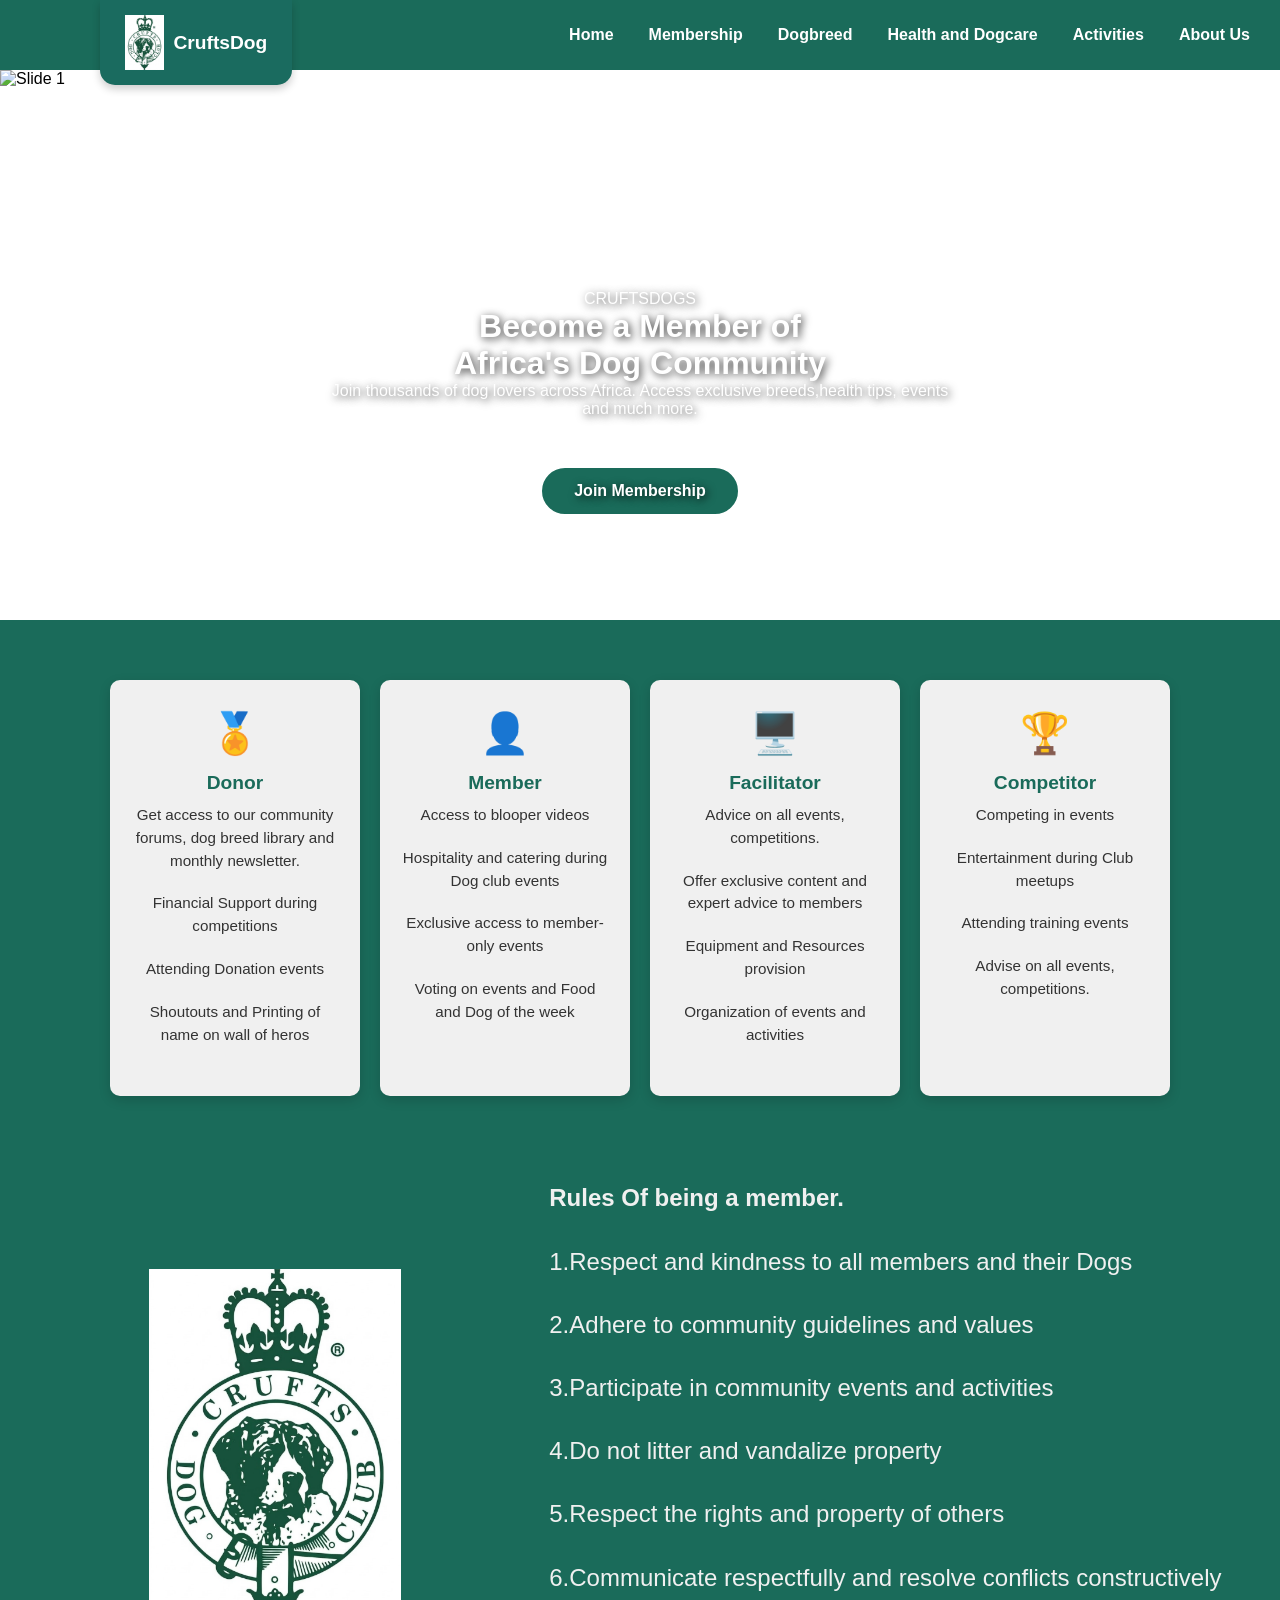
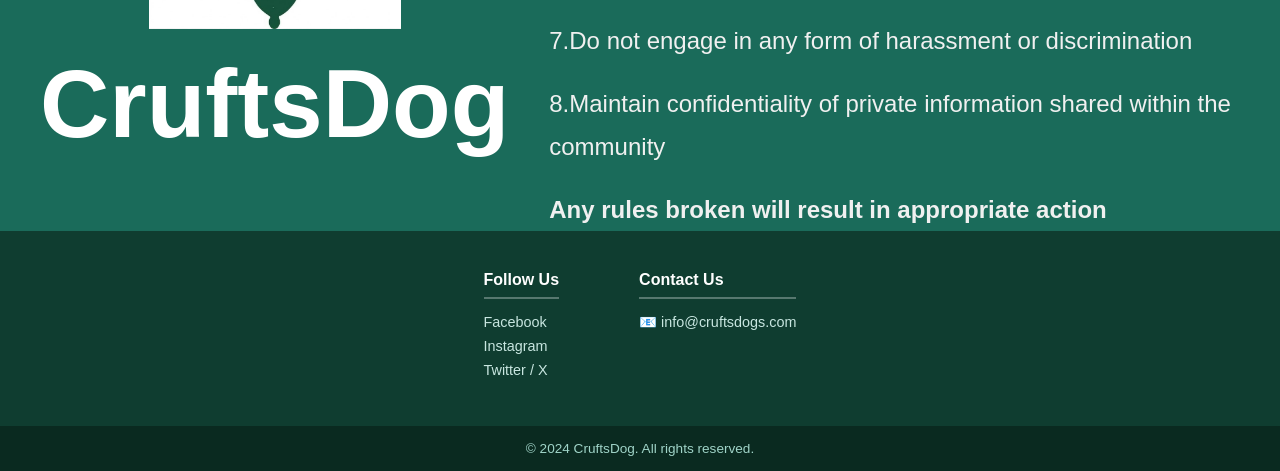
==== Membership.html @ 9059b62c "Rename Membership.HTML to Membership.html" ====
<!DOCTYPE html>
<html>
<head>
<meta charset="utf-8">
<meta http-equiv="X-UA-Compatible" content="IE=edge">
<title>Membership - CruftsDog</title>
<meta name="description" content="">
<meta name="viewport" content="width=device-width, initial-scale=1">
<link rel="stylesheet" href="dogstyle.css">
          
            
</head>

<body>
 <!-- ── Navigation ── -->
<header class="main-header">
<div class="logo-box">
<img src="logo.jpg" alt="Logo: CruftsDog" class="logo">
<span class="logo-text">CruftsDog</span>
  </div>
  </div>
</a>
  <nav>
   <ul class="main-nav-links">
    <a href="index.html">Home</a>
      <a href="Membership.html">Membership</a>
      <a href="Dogbreed.html">Dogbreed</a>
      <a href="Health_and_Dogcare.html">Health and Dogcare</a>
      <a href="Activities.html">Activities</a>
      <a href="About_Us.html">About Us</a>
    </ul>
  </nav>
</header>

<!-- ── Slideshow (hero only, no cards inside) ── -->
<div class="slideshow-container">
<div class="slide active">
    <img src="doggy.jpg" alt="Slide 1">
    <div class="slide-text">
     <div class="membership-hero">
        <div class="membership-hero-text">
        <p class="membership-label">CRUFTSDOGS</p>
        <h1>Become a Member of<br>Africa's Dog Community</h1>
        <p>Join thousands of dog lovers across Africa. Access exclusive breeds,health tips, events and much more.</p>
        <a href="https://docs.google.com/forms/d/e/1FAIpQLScZFPDdDAGtnQoc27yaMTSxDk1kiZkH5l5-5G8iN33KU-aawQ/viewform?usp=header" class="membership-btn" target="_blank">Join Membership</a>
        </div>
          </div>
           </div>
            </div>
             </div>

<!-- ── Membership Cards  ── -->


<div class="membership-cards">
 <div class="membership-card">
    <div class="membership-icon">🏅</div>
      <h3>Donor</h3>
        <p>Get access to our community forums, dog breed library and monthly newsletter.</p>
        <p>Financial Support during competitions</p>
        <p>Attending Donation events</p>
        <p>Shoutouts and Printing of name on wall of heros</p>
        </div>

<div class="membership-card">
  <div class="membership-icon">👤</div>
    <h3>Member</h3>
    <p>Access to blooper videos</p>
    <p>Hospitality and catering during Dog club events</p>
    <p>Exclusive access to member-only events</p>
    <p>Voting on events and Food and Dog of the week</p>
      </div>

<div class="membership-card">
  <div class="membership-icon">🖥️</div>
    <h3>Facilitator</h3>
      <p>Advice on all events, competitions.</p>
      <p>Offer exclusive content and expert advice to members</p>
      <p>Equipment and Resources provision</p>
      <p>Organization of events and activities</p>
       </div>

<div class="membership-card">
  <div class="membership-icon">🏆</div>
    <h3>Competitor</h3>
      <p>Competing in events</p>
      <p>Entertainment during Club meetups</p>
      <p>Attending training events</p>
      <p>Advise on all events, competitions.</p>
    </div>
      </div>
      </section>

<!-- ── About Section ── -->
<div class="about-section">
  <div class="about-logo-side">
    <img src="logo.jpg" alt="CruftsDog Logo" class="about-logo">
      <h2>CruftsDog</h2>
        </div>

<div class="about-text-sidee">
  <p><strong>Rules Of being a member.</strong></p>
         
  <p>1.Respect and kindness to all members and their Dogs</p>
  <p>2.Adhere to community guidelines and values</p>
  <p>3.Participate in community events and activities</p>
  <p>4.Do not litter and vandalize property </p>
  <p>5.Respect the rights and property of others</p>
  <p>6.Communicate respectfully and resolve conflicts constructively</p>
  <p>7.Do not engage in any form of harassment or discrimination</p>
  <p>8.Maintain confidentiality of private information shared within the community</p>

  <p><strong> Any rules broken will result in appropriate action</strong></p>
    </div>
      </div>
      
<footer class="footer">

  <div class="footer-container">

<!-- Social Media platforms i have to link eish  -->
<div class="footer-col">
  <h4>Follow Us</h4>
    <p><a href="#">Facebook</a></p>
    <p><a href="#">Instagram</a></p>
    <p><a href="#">Twitter / X</a></p>
    </div>

<!-- Contact -->
<div class="footer-col">
    <h4>Contact Us</h4>
    <p>📧 info@cruftsdogs.com</p>
    </div>
     </div>

<!-- Bottom bar -->
<div class="footer-bottom">
  <p>&copy; 2024 CruftsDog. All rights reserved.</p>
   </div>

</footer>

  </div>

    </body>
</html>
---- dogstyle.css ----
* {
  margin: 0;
  padding: 0;
  box-sizing: border-box;
}

body {
  font-family: Arial, sans-serif;
}

.main-header {
  display: flex;
  align-items: center;
  justify-content: space-between;
  background-color: #1a6b5a;
  width: 100%;
}
/*logo css style*/
.logo-box {
  background-color: #155a4a;
  padding: 10px 20px;
  display: flex;
  align-items: center;
}

.logo {
  height: 60px;
  width: auto;
}



.logo-box /*this is how moved the logo and made it look like its overlapping got the inspiration from kennel club */{
  background-color: #1a6b5f;
  padding: 15px 25px;
  margin-left: 100px; 
  display: flex;
  align-items: center;
  gap: 10px;
  border-radius: 0 0 15px 15px;
  margin-bottom: -15px;
  z-index: 10;
  position: relative;
  box-shadow: 0 4px 8px rgba(0,0,0,0.2);
}

.logo {
  height: 55px;
  width: auto;
}

.logo-text {
  color: #fff;
  font-size: 1.2rem;
  font-weight: 700;
}
/*navigation css style*/
.main-nav-links {
  list-style: none;
  display: flex;
  gap: 35px;
  margin-left: auto;
  padding: 0 30px 0 0;
}

.main-nav-links a {
  color: #fff;
  text-decoration: none;
  font-weight: 600;
  font-size: 1rem;
}

.main-nav-links a:hover {
  border-bottom: 2px solid #fff;
  padding-bottom: 2px;
}

/* Slide1 */
.slideshow-container {
  position: relative;
  width: 100%;
  height: 550px;
  overflow: visible;
}

.slide {
  display: none;
  width: 100%;
  height: 550px;
  position: relative;
}

.slide.active {
  display: block;
}

.slide img {
  width: 100%;
  height: 550px;
  object-fit: cover;
}

.slide-text {
  position: absolute;
  top: 40%;
  left: 50%;
  transform: translateX(-50%);
  text-align: center;
  color: #fff;
  text-shadow: 2px 2px 8px rgba(0,0,0,0.8);
}
/*card css style*/
.cards-container {
  position: absolute;
  bottom: -80px;
  left: 50%;
  transform: translateX(-50%);
  display: flex;
  gap: 20px;
  width: 90%;
  z-index: 20;
}

.card {
  background-color: #f0f0f0;
  border-radius: 10px;
  padding: 25px;
  flex: 1;
  box-shadow: 0 4px 12px rgba(0,0,0,0.15);
  cursor: pointer;
  transition: transform 0.2s ease, box-shadow 0.2s ease;
}

.card:hover {
  transform: translateY(-6px);
  box-shadow: 0 8px 20px rgba(0,0,0,0.2);
  background-color: #e0eeeb;
}

.card:active {
  transform: translateY(-2px);
  box-shadow: 0 4px 10px rgba(0,0,0,0.15);
}

.card h3 {
  color: #1a6b5a;
  font-size: 1.2rem;
  font-weight: 700;
}

  .card a {
  color: #1a6b5a;
  font-weight: 600;
  text-decoration: underline;
}

.card a:visited {
  color: #1a6b5a;
}

.card a:hover {
  color: #145248;
}
/* css for when i divided the page and decided to put my logo on the right and then i put how my clud came to be*/
.about-section {
  display: flex;
  flex-direction: row;
  width: 100%;
  min-height: 450px;
  background-color: #1a6b5a;
}

.about-logo-side {
  width: 45%;
  display: flex;
  flex-direction: column;
  align-items: center;
  justify-content: center;
  padding: 60px 40px;
  text-align: center;
  background-color: #1a6b5a;
}

.about-logo {
  padding-top: 40px;
  height: 400px;
  width: auto;
  margin-bottom: 20px;
}

.about-logo-side h2 {
  color: #fff;
  font-size: 6rem;
  font-weight: 700;
}

.about-text-side {
  width: 55%;
  display: flex;
  flex-direction: column;
  justify-content: center;
  margin-top: 100px;
  padding: 60px 50px;
  gap: 16px;
  background-color: #1a6b5a;
}

.about-text-side p {
  color: #e0f2ee;
  font-size: 1rem;
  line-height: 1.8;
}

.about-text-side strong {
  color: #fff;
}

/*footer css style*/
.footer {
  background-color: #0f3d30;
  padding: 40px 0 0 0;
  margin-top: 0;
}

.footer-container {
  display: flex;
  flex-direction: row;
  justify-content: center;
  gap: 80px;
  padding: 0 60px 40px 60px;
}

.footer-col h4 {
  color: #fff;
  font-size: 1rem;
  font-weight: 700;
  margin-bottom: 15px;
  border-bottom: 2px solid rgba(255,255,255,0.3);
  padding-bottom: 8px;
}

.footer-col p {
  color: #c8e6e0;
  font-size: 0.9rem;
  margin-bottom: 8px;
}

.footer-col a {
  color: #c8e6e0;
  text-decoration: none;
  font-size: 0.9rem;
  display: block;
  margin-bottom: 8px;
}

.footer-col a:visited {
  color: #c8e6e0;
}

.footer-col a:hover {
  color: #fff;
  text-decoration: underline;
}

.footer-bottom {
  background-color: #0a2a20;
  text-align: center;
  padding: 15px;
  font-size: 0.85rem;
  color: #a0d4c8;
}
/* ===== MEMBERSHIP page css be  ===== */
 /* css for membership cards */
.membership-btn {
  background-color: #1a6b5a;
  color: #fff;
  padding: 12px 30px;
  border-radius: 25px;
  text-decoration: none;
  font-weight: 600;
  font-size: 1rem;
  transition: background-color 0.2s ease;
  display: inline-block;
  border: 2px solid #fff;
}

 .membership-cards {
  display: flex;
  gap: 20px;
  padding: 60px;
  background-color: #fff;
  justify-content: center;
  flex-wrap: wrap;
}

.membership-card {
  background-color: #f0f0f0;
  border-radius: 10px;
  padding: 30px 20px;
  flex: 1;
  min-width: 200px;
  max-width: 250px;
  text-align: center;
  box-shadow: 0 4px 12px rgba(0,0,0,0.15);
  cursor: pointer;
  transition: transform 0.2s ease, box-shadow 0.2s ease;
}

.membership-card:hover {
  transform: translateY(-6px);
  box-shadow: 0 8px 20px rgba(0,0,0,0.2);
  background-color: #e0eeeb;
}

.membership-card:active {
  transform: translateY(-2px);
  box-shadow: 0 4px 10px rgba(0,0,0,0.15);
}

.membership-icon {
  font-size: 2.5rem;
  margin-bottom: 15px;
}

.membership-card h3 {
  color: #1a6b5a;
  font-size: 1.2rem;
  font-weight: 700;
  margin-bottom: 10px;
}

.membership-card p {
  color: #444;
  font-size: 0.95rem;
  margin-bottom: 20px;
  line-height: 1.5;
}



 /* css for membership cards */
.membership-cards {
  display: flex;
  gap: 20px;
  padding: 60px;
  background-color: #1a6b5a;
  justify-content: center;
  flex-wrap: wrap;
}

.membership-card p {
  color: #333;
  font-size: 0.95rem;
  line-height: 1.5;

}
/* css for cards section join membership*/
.membership-btn {
  padding: 12px 30px;
  border-radius: 25px;
  text-decoration: none;
  font-weight: 600;
  font-size: 1rem;
  transition: background-color 0.2s ease;
  display: inline-block;
  border: 2px solid #1a6b5a;/*this was added to remove the white surrounding the button*/
  margin-top:50px;
}
/*css for about section in membership page*/
.about-text-sidee p {
  color: #f0f0f0;
  font-size: 1.5rem;
  line-height: 1.8;
  margin-top: 20px;
}

.about-section {
  display: flex;
  flex-direction: row;
  width: 100%;
  min-height: 450px;
  background-color: #1a6b5a;
}
/*Dog breed page*/
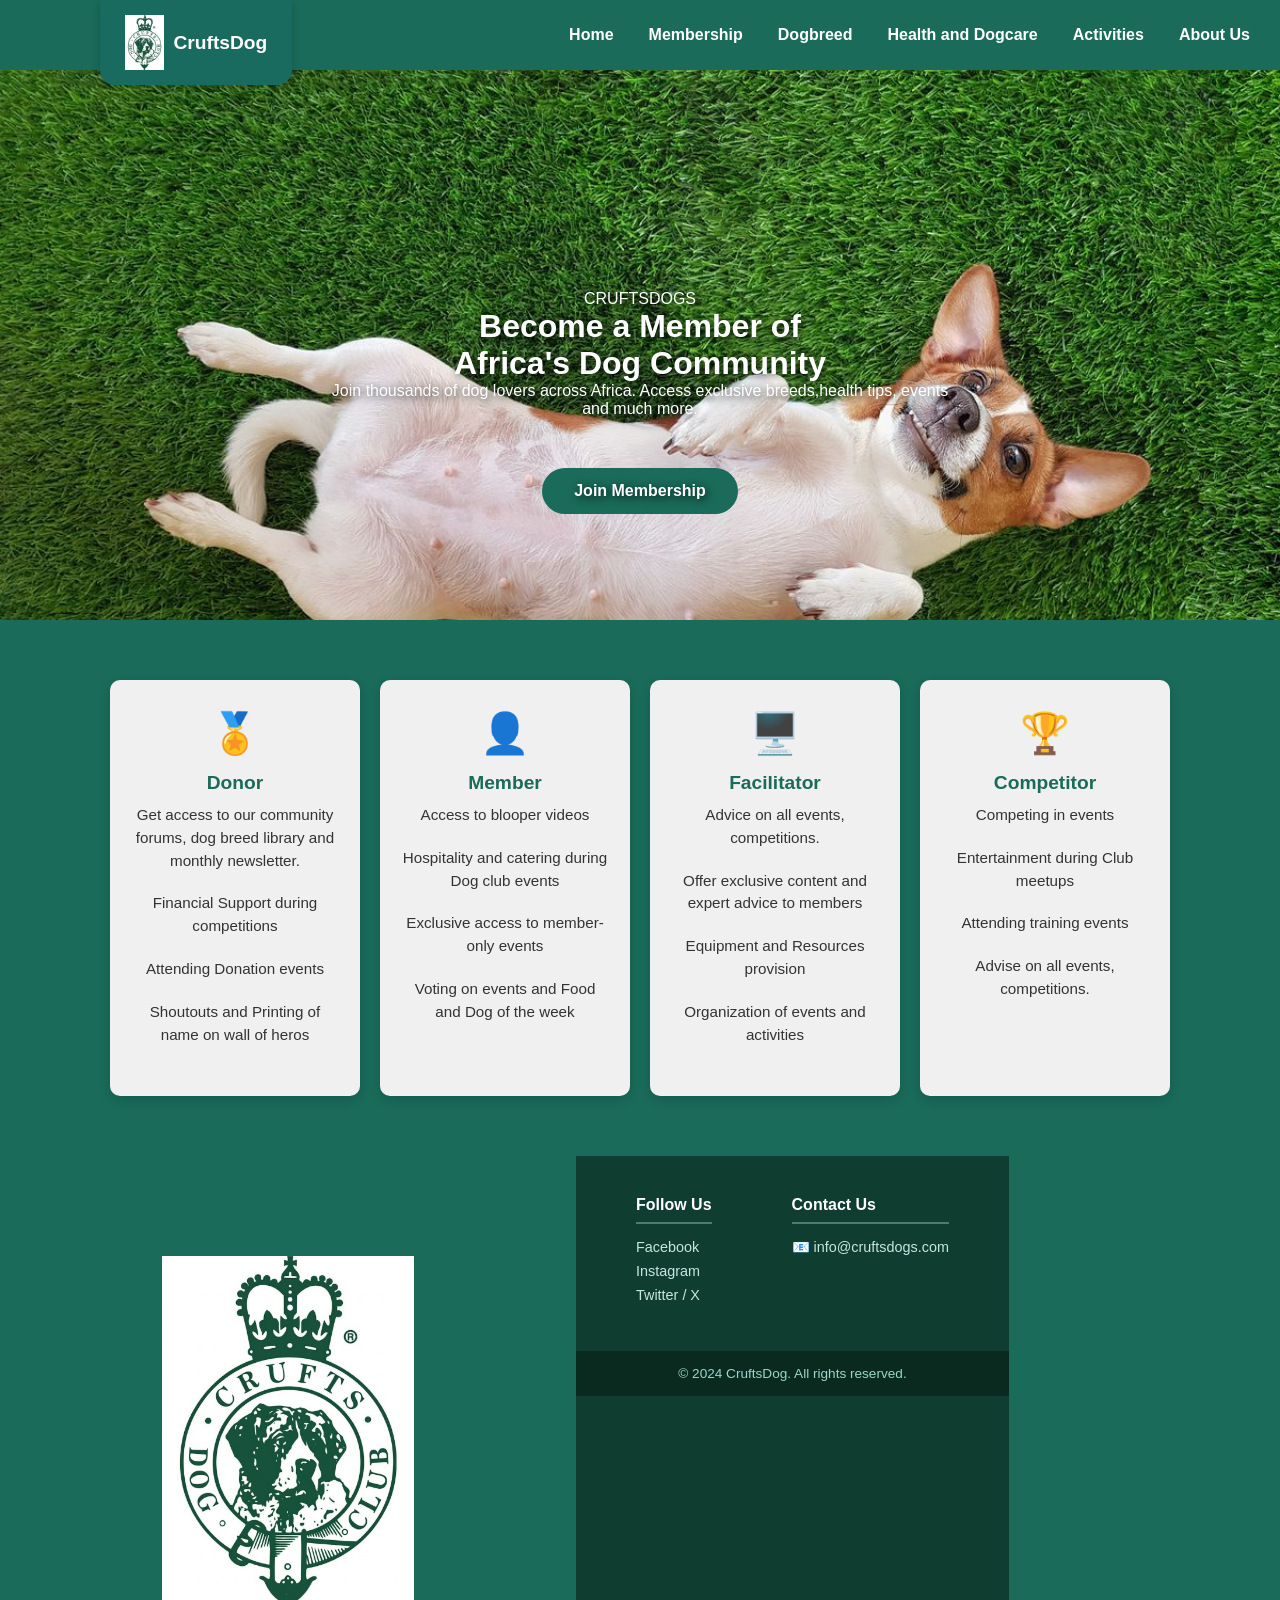
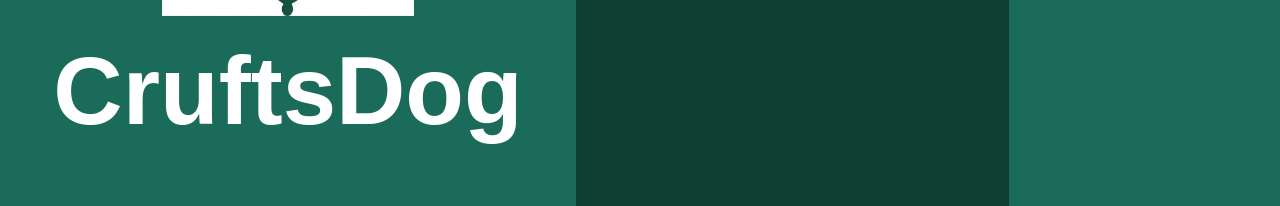
==== commit df823950: "Remove membership rules from Membership.html Removed membership rules section from the HTML." ====
--- a/Membership.html
+++ b/Membership.html
@@ -97,23 +97,7 @@
     <img src="logo.jpg" alt="CruftsDog Logo" class="about-logo">
       <h2>CruftsDog</h2>
         </div>
-
-<div class="about-text-sidee">
-  <p><strong>Rules Of being a member.</strong></p>
-         
-  <p>1.Respect and kindness to all members and their Dogs</p>
-  <p>2.Adhere to community guidelines and values</p>
-  <p>3.Participate in community events and activities</p>
-  <p>4.Do not litter and vandalize property </p>
-  <p>5.Respect the rights and property of others</p>
-  <p>6.Communicate respectfully and resolve conflicts constructively</p>
-  <p>7.Do not engage in any form of harassment or discrimination</p>
-  <p>8.Maintain confidentiality of private information shared within the community</p>
-
-  <p><strong> Any rules broken will result in appropriate action</strong></p>
-    </div>
-      </div>
-      
+          
 <footer class="footer">
 
   <div class="footer-container">
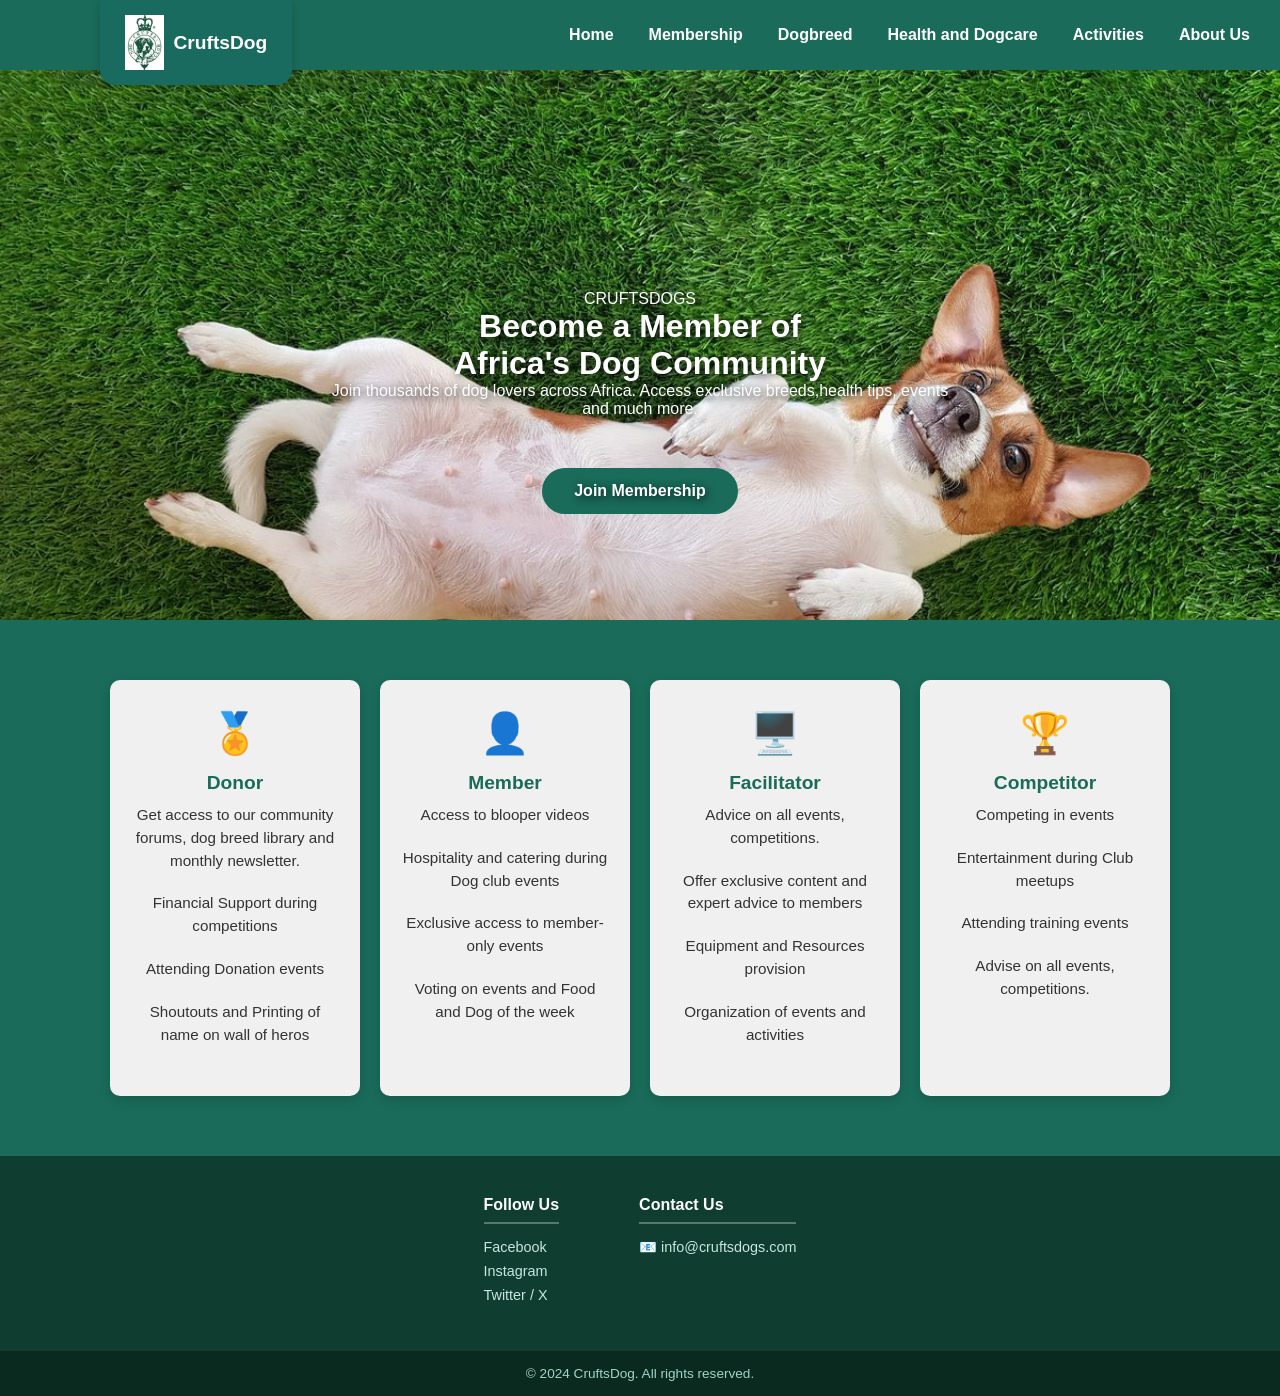
==== commit c17b8d99: "Modify slideshow comment and remove about section Updated comment for slideshow section and removed " ====
--- a/Membership.html
+++ b/Membership.html
@@ -32,7 +32,7 @@
   </nav>
 </header>
 
-<!-- ── Slideshow (hero only, no cards inside) ── -->
+<!-- ── Slide (hero only, no cards inside) ── -->
 <div class="slideshow-container">
 <div class="slide active">
     <img src="doggy.jpg" alt="Slide 1">
@@ -91,12 +91,7 @@
       </div>
       </section>
 
-<!-- ── About Section ── -->
-<div class="about-section">
-  <div class="about-logo-side">
-    <img src="logo.jpg" alt="CruftsDog Logo" class="about-logo">
-      <h2>CruftsDog</h2>
-        </div>
+
           
 <footer class="footer">
 
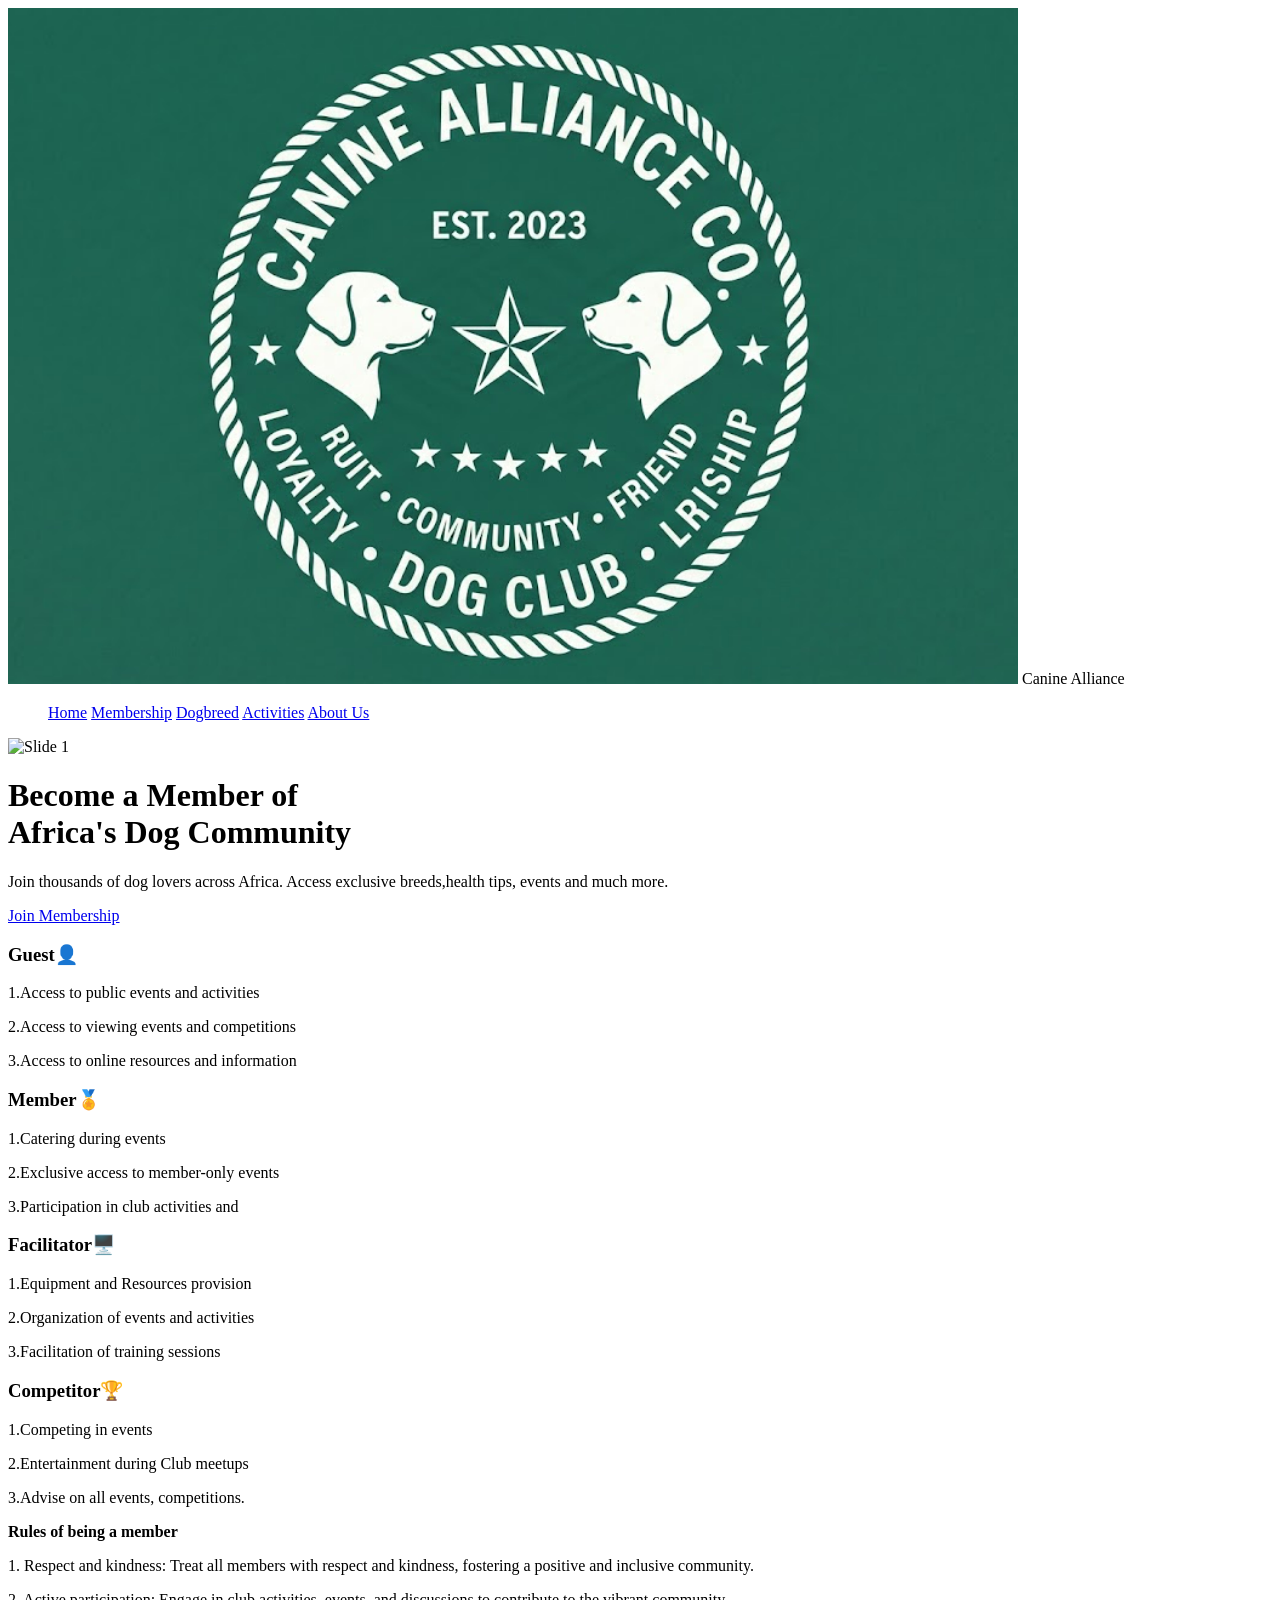
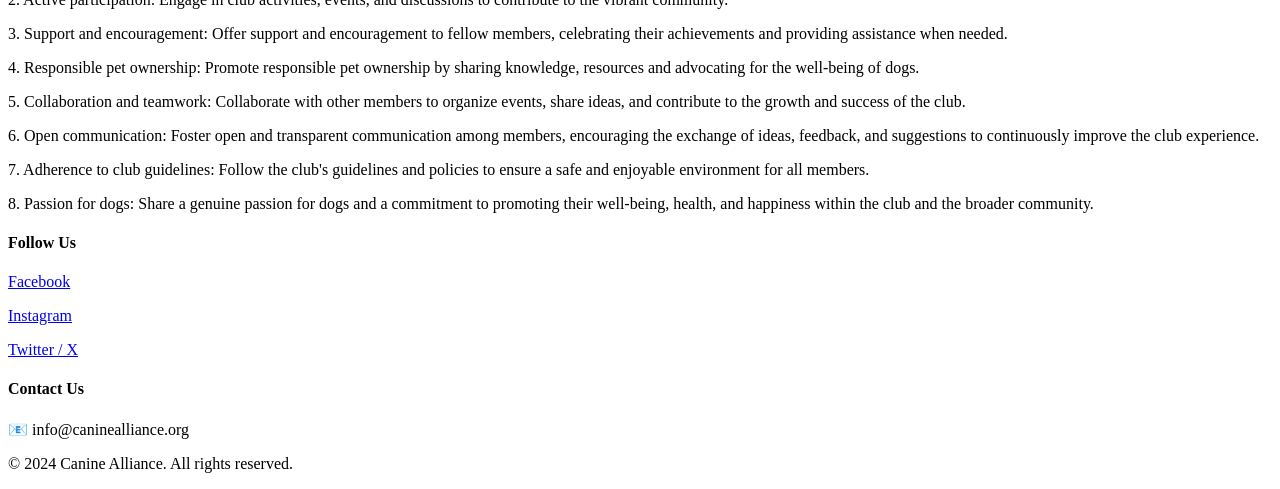
==== commit 80e9b862: "Add files via upload" ====
--- a/Membership.html
+++ b/Membership.html
@@ -1,125 +1,123 @@
-<!DOCTYPE html>
-<html>
-<head>
-<meta charset="utf-8">
-<meta http-equiv="X-UA-Compatible" content="IE=edge">
-<title>Membership - CruftsDog</title>
-<meta name="description" content="">
-<meta name="viewport" content="width=device-width, initial-scale=1">
-<link rel="stylesheet" href="dogstyle.css">
-          
-            
-</head>
-
-<body>
- <!-- ── Navigation ── -->
-<header class="main-header">
-<div class="logo-box">
-<img src="logo.jpg" alt="Logo: CruftsDog" class="logo">
-<span class="logo-text">CruftsDog</span>
-  </div>
-  </div>
-</a>
-  <nav>
-   <ul class="main-nav-links">
-    <a href="index.html">Home</a>
-      <a href="Membership.html">Membership</a>
-      <a href="Dogbreed.html">Dogbreed</a>
-      <a href="Health_and_Dogcare.html">Health and Dogcare</a>
-      <a href="Activities.html">Activities</a>
-      <a href="About_Us.html">About Us</a>
-    </ul>
-  </nav>
-</header>
-
-<!-- ── Slide (hero only, no cards inside) ── -->
-<div class="slideshow-container">
-<div class="slide active">
-    <img src="doggy.jpg" alt="Slide 1">
-    <div class="slide-text">
-     <div class="membership-hero">
-        <div class="membership-hero-text">
-        <p class="membership-label">CRUFTSDOGS</p>
-        <h1>Become a Member of<br>Africa's Dog Community</h1>
-        <p>Join thousands of dog lovers across Africa. Access exclusive breeds,health tips, events and much more.</p>
-        <a href="https://docs.google.com/forms/d/e/1FAIpQLScZFPDdDAGtnQoc27yaMTSxDk1kiZkH5l5-5G8iN33KU-aawQ/viewform?usp=header" class="membership-btn" target="_blank">Join Membership</a>
-        </div>
-          </div>
-           </div>
-            </div>
-             </div>
-
-<!-- ── Membership Cards  ── -->
-
-
-<div class="membership-cards">
- <div class="membership-card">
-    <div class="membership-icon">🏅</div>
-      <h3>Donor</h3>
-        <p>Get access to our community forums, dog breed library and monthly newsletter.</p>
-        <p>Financial Support during competitions</p>
-        <p>Attending Donation events</p>
-        <p>Shoutouts and Printing of name on wall of heros</p>
-        </div>
-
-<div class="membership-card">
-  <div class="membership-icon">👤</div>
-    <h3>Member</h3>
-    <p>Access to blooper videos</p>
-    <p>Hospitality and catering during Dog club events</p>
-    <p>Exclusive access to member-only events</p>
-    <p>Voting on events and Food and Dog of the week</p>
-      </div>
-
-<div class="membership-card">
-  <div class="membership-icon">🖥️</div>
-    <h3>Facilitator</h3>
-      <p>Advice on all events, competitions.</p>
-      <p>Offer exclusive content and expert advice to members</p>
-      <p>Equipment and Resources provision</p>
-      <p>Organization of events and activities</p>
-       </div>
-
-<div class="membership-card">
-  <div class="membership-icon">🏆</div>
-    <h3>Competitor</h3>
-      <p>Competing in events</p>
-      <p>Entertainment during Club meetups</p>
-      <p>Attending training events</p>
-      <p>Advise on all events, competitions.</p>
-    </div>
-      </div>
-      </section>
-
-
-          
-<footer class="footer">
-
-  <div class="footer-container">
-
-<!-- Social Media platforms i have to link eish  -->
-<div class="footer-col">
-  <h4>Follow Us</h4>
-    <p><a href="#">Facebook</a></p>
-    <p><a href="#">Instagram</a></p>
-    <p><a href="#">Twitter / X</a></p>
-    </div>
-
-<!-- Contact -->
-<div class="footer-col">
-    <h4>Contact Us</h4>
-    <p>📧 info@cruftsdogs.com</p>
-    </div>
-     </div>
-
-<!-- Bottom bar -->
-<div class="footer-bottom">
-  <p>&copy; 2024 CruftsDog. All rights reserved.</p>
-   </div>
-
-</footer>
-
-  </div>
-
-    </body>
-</html>
+<!DOCTYPE html>
+<html>
+<head>
+<meta charset="utf-8">
+<meta http-equiv="X-UA-Compatible" content="IE=edge">
+<title>Membership - Canine Alliance</title>
+<meta name="description" content="">
+<meta name="viewport" content="width=device-width, initial-scale=1">
+<link rel="stylesheet" href="dogpage.css">
+          
+            
+</head>
+
+<body>
+
+<header class="main-header">
+<div class="logo-box">
+<img src="Screenshot 2026-05-05 000600.png" alt="Logo: Canine Alliance" class="logo">
+<span class="logo-text">Canine Alliance</span>
+  </div>
+  </div>
+</a>
+  <nav>
+   <ul class="main-nav-links">
+    <a href="index.html">Home</a>
+      <a href="Membership.html">Membership</a>
+      <a href="Dogbreed.html">Dogbreed</a>
+      <a href="Activities.html">Activities</a>
+      <a href="About_Us.html">About Us</a>
+    </ul>
+  </nav>
+</header>
+
+
+<div class="slideshow-container">
+<div class="slide active">
+    <img src="doggy.jpg" alt="Slide 1">
+    <div class="slide-text">
+     <div class="membership-hero">
+        <div class="membership-hero-text">
+        
+        <h1>Become a Member of<br>Africa's Dog Community</h1>
+        <p>Join thousands of dog lovers across Africa. Access exclusive breeds,health tips, events and much more.</p>
+        <a href="https://docs.google.com/forms/d/e/1FAIpQLScZFPDdDAGtnQoc27yaMTSxDk1kiZkH5l5-5G8iN33KU-aawQ/viewform?usp=header" class="membership-btn" rel="noopener" target="_blank">Join Membership</a>
+        </div>
+      </div>
+     </div>
+  </div>
+
+<!-- ── Membership Cards  ── -->
+
+<div class="cards-container">
+    <div class="card">
+      <h3>Guest👤</h3>
+      <p>1.Access to public events and activities</p>
+      <p>2.Access to viewing events and competitions</p>
+      <p>3.Access to online resources and information</p>
+     </div>
+
+  <div class="card">
+    <h3>Member🏅</h3>
+    <p>1.Catering during events</p>
+    <p>2.Exclusive access to member-only events</p>
+    <p>3.Participation in club activities and </p>
+  </div>
+
+  <div class="card">
+    <h3>Facilitator🖥️</h3>
+      <p>1.Equipment and Resources provision</p>
+      <p>2.Organization of events and activities</p>
+      <p>3.Facilitation of training sessions </p>
+  </div>
+
+  <div class="card">
+    <h3>Competitor🏆</h3>
+      <p>1.Competing in events</p>
+      <p>2.Entertainment during Club meetups</p>
+      <p>3.Advise on all events, competitions.</p>
+    </div>
+</div>
+
+<div class="about-section">
+  <div class="about-text">
+   <p><strong>Rules of being a member</strong></p>  
+   <p>1. Respect and kindness: Treat all members with respect and kindness, fostering a positive and inclusive community.</p>
+   <p>2. Active participation: Engage in club activities, events, and discussions to contribute to the vibrant community.</p>
+   <p>3. Support and encouragement: Offer support and encouragement to fellow members, celebrating their achievements and providing assistance when needed.</p>
+   <p>4. Responsible pet ownership: Promote responsible pet ownership by sharing knowledge, resources    and advocating for the well-being of dogs.</p>
+   <p>5. Collaboration and teamwork: Collaborate with other members to organize events, share ideas, and contribute to the growth and success of the club.</p>
+   <p>6. Open communication: Foster open and transparent communication among members, encouraging the  exchange of ideas, feedback, and suggestions to continuously improve the club experience.</p>
+   <p>7. Adherence to club guidelines: Follow the club's guidelines and policies to ensure a safe and enjoyable environment for all members.</p>
+   <p>8. Passion for dogs: Share a genuine passion for dogs and a commitment to promoting their well-being, health, and happiness within the club and the broader community.</p>
+  </div>  
+</div>        
+
+<footer class="footer">
+  <div class="footer-container">
+
+<div class="footer-col">
+  <h4>Follow Us</h4>
+    <p><a href="#">Facebook</a></p>
+    <p><a href="#">Instagram</a></p>
+    <p><a href="#">Twitter / X</a></p>
+    </div>
+
+<!-- Contact -->
+<div class="footer-col">
+    <h4>Contact Us</h4>
+    <p>📧 info@caninealliance.org</p>
+    </div>
+     </div>
+
+<!-- Bottom bar -->
+<div class="footer-bottom">
+  <p>&copy 2024 Canine Alliance. All rights reserved.</p>
+   </div>
+
+</footer>
+
+  </div>
+
+    </body>
+</html>
